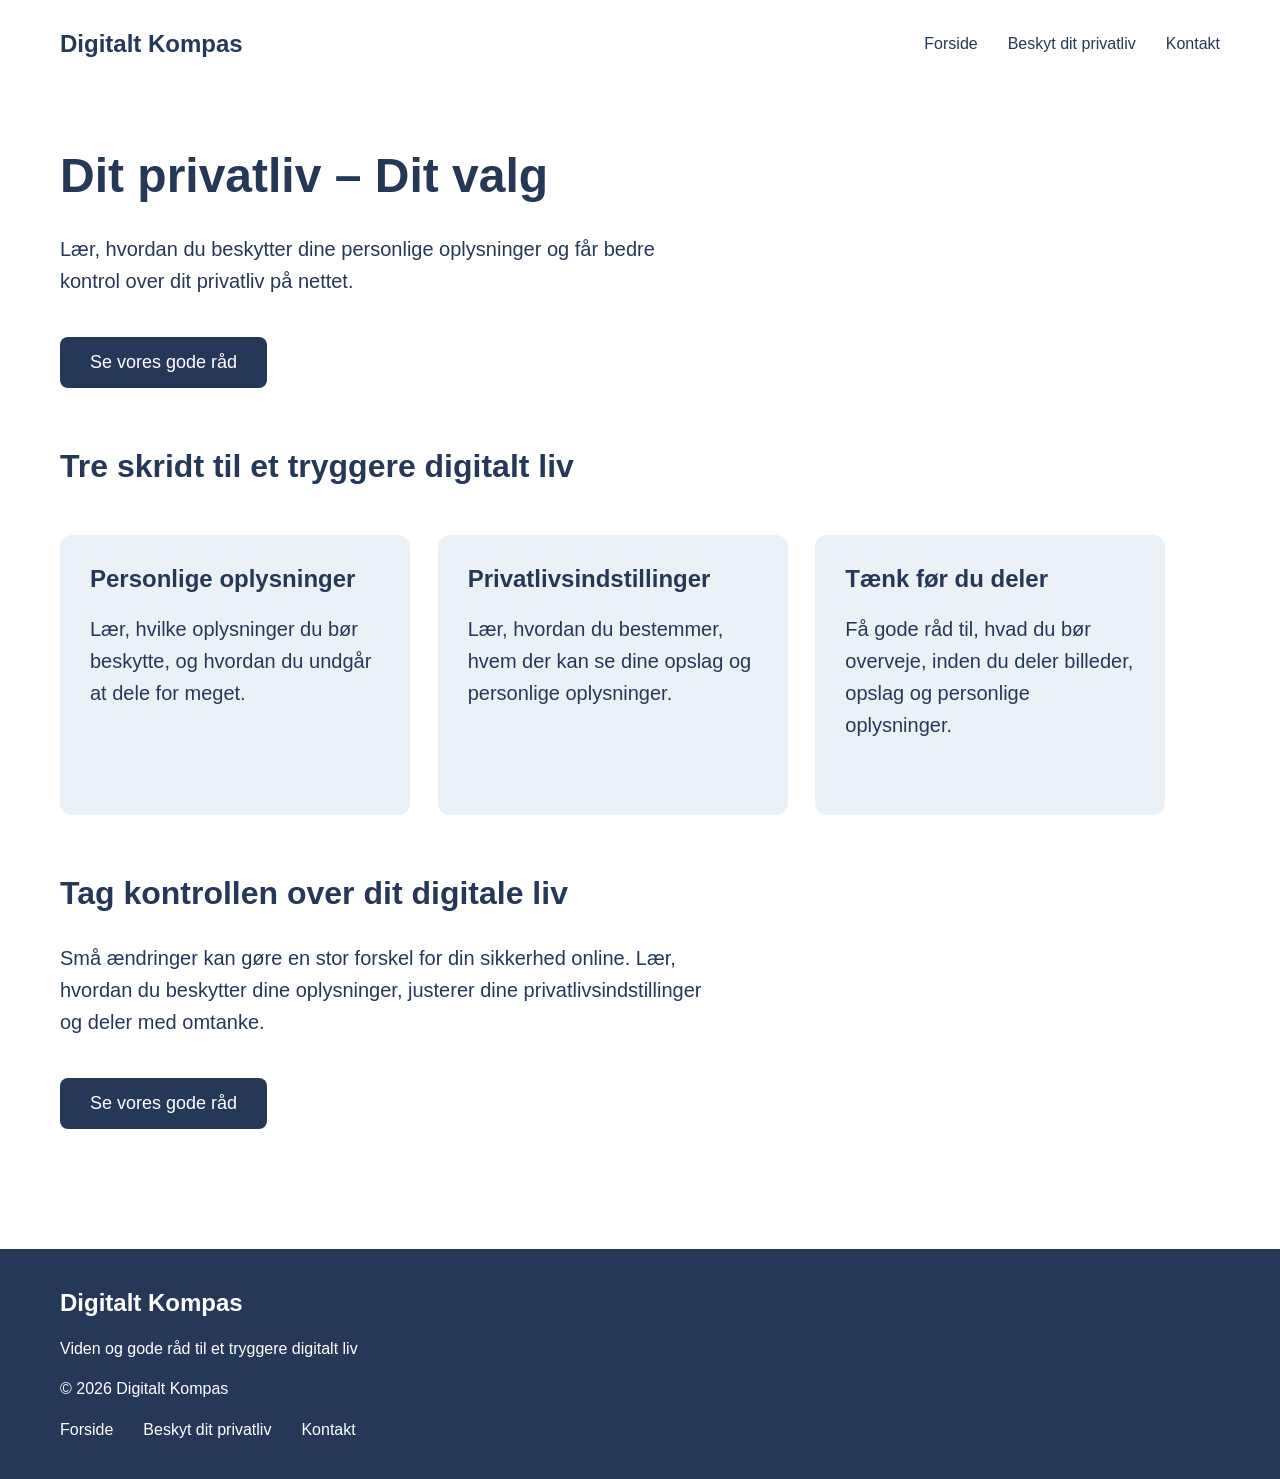
==== index.html @ cddcfef5 "Add files via upload" ====
<!DOCTYPE html>
<html lang="da">
<head>
    <meta charset="UTF-8">
    <meta name="viewport" content="width=device-width, initial-scale=1.0">
    <title>Digitalt Kompas</title>
    
<link rel="stylesheet" href="style.css">

</head>
<body>

<header>
    <h2>Digitalt Kompas</h2>
    
<nav aria-label="Hovednavigation">
    <a href="index.html">Forside</a>
    <a href="privatliv.html">Beskyt dit privatliv</a>
    <a href="kontakt.html">Kontakt</a>
</nav>

</header>

<main>
    <h1>Dit privatliv – Dit valg</h1>
    
<p>
    Lær, hvordan du beskytter dine personlige oplysninger
    og får bedre kontrol over dit privatliv på nettet.
</p>

<a href="privatliv.html" class="knap">
    Se vores gode råd
</a>

<section>
    <h2>Tre skridt til et tryggere digitalt liv</h2>
    
<article class="kort">
    <h3>Personlige oplysninger</h3>
    <p>
        Lær, hvilke oplysninger du bør beskytte,
        og hvordan du undgår at dele for meget.
    </p>
</article>

<article class="kort">
    <h3>Privatlivsindstillinger</h3>
    <p>
        Lær, hvordan du bestemmer,
        hvem der kan se dine opslag
        og personlige oplysninger.
    </p>
</article>

<article class="kort">
    <h3>Tænk før du deler</h3>
    <p>
        Få gode råd til, hvad du bør
        overveje, inden du deler billeder,
        opslag og personlige oplysninger.
    </p>
</article>


</section>

<section>
    <h2>Tag kontrollen over dit digitale liv</h2>
    
<p>
    Små ændringer kan gøre en stor forskel
    for din sikkerhed online. Lær, hvordan
    du beskytter dine oplysninger, justerer
    dine privatlivsindstillinger og deler
    med omtanke.
</p>

<a href="privatliv.html" class="knap">
    Se vores gode råd
</a>

</section>

</main>

<footer>
    <h2>Digitalt Kompas</h2>
    <p>Viden og gode råd til et tryggere digitalt liv</p>
    <p>&copy; 2026 Digitalt Kompas</p>
    
<nav aria-label="Footer navigation">
    <a href="index.html">Forside</a>
    <a href="privatliv.html">Beskyt dit privatliv</a>
    <a href="kontakt.html">Kontakt</a>
</nav>

</footer>

</body>
</html>
---- style.css ----
body {
    margin: 0;
    font-family: Arial, sans-serif;
    background-color: #FFFFFF;
    color: #253858;
}

header {
    background-color: #FFFFFF;
    padding: 30px 60px;
    display: flex;
    justify-content: space-between;
    align-items: center;
}

nav {
    display: flex;
    gap: 30px;
}

nav a {
    color: #253858;
    text-decoration: none;
    font-size: 16px;
    font-weight: 500;
}

header h2 {
    font-size: 24px;
    font-weight: 700;
    color: #253858;
    margin: 0;
}

main {
    padding: 60px;
}

h1 {
    font-size: 48px;
    font-weight: 700;
    color: #253858;
    margin-top: 0;
    margin-bottom: 30px;
}

main p {
    font-size: 20px;
    line-height: 1.6;
    color: #253858;
    max-width: 650px;
}

.knap {
    display: inline-block;
    background-color: #253858;
    color: #FFFFFF;
    padding: 15px 30px;
    border-radius: 8px;
    text-decoration: none;
    font-size: 18px;
    font-weight: 500;
    margin-top: 20px;
}

.kort {
    background-color: #EAF2F8;
    padding: 30px;
    border-radius: 12px;
    margin-top: 20px;
}

.kort h3 {
    font-size: 24px;
    font-weight: 700;
    color: #253858;
    margin-top: 0;
    margin-bottom: 15px;
}

@media (min-width: 900px) {
    .kort {
        display: inline-block;
        vertical-align: top;
        width: 25%;
        margin-right: 2%;
        min-height: 220px;
    }
}

main section > h2 {
    font-size: 32px;
    font-weight: 700;
    color: #253858;
    margin-top: 60px;
    margin-bottom: 30px;
}

footer {
    background-color: #253858;
    color: #FFFFFF;
    padding: 40px 60px;
    margin-top: 60px;
}

footer h2 {
    font-size: 24px;
    margin-top: 0;
}

footer p {
    font-size: 16px;
    line-height: 1.5;
}

footer nav {
    margin-top: 20px;
}

footer nav a {
    color: #FFFFFF;
    text-decoration: none;
    font-size: 16px;
}

footer nav a:hover {
    text-decoration: underline;
}

/* Kontaktformular */

.kontaktformular {
    max-width: 650px;
    margin-top: 50px;
}

.formularfelt {
    display: flex;
    flex-direction: column;
    margin-bottom: 30px;
}

.formularfelt label {
    font-size: 18px;
    font-weight: 500;
    color: #253858;
    margin-bottom: 15px;
}

.formularfelt input,
.formularfelt textarea {
    width: 100%;
    box-sizing: border-box;
    padding: 15px;
    border: 1px solid #64748B;
    border-radius: 8px;
    background-color: #FFFFFF;
    color: #253858;
    font-family: Arial, sans-serif;
    font-size: 16px;
}

.formularfelt input::placeholder,
.formularfelt textarea::placeholder {
    color: #595959;
}

.formularfelt input:focus,
.formularfelt textarea:focus {
    outline: 3px solid #8DB9E2;
    outline-offset: 2px;
}

.formularfelt textarea {
    min-height: 160px;
    resize: vertical;
}

.kontaktformular button {
    border: none;
    cursor: pointer;
}

.privatlivstekst {
    font-size: 14px;
    margin-top: 20px;
}

/* Mobilvenligt design */

@media (max-width: 768px) {
    header {
        flex-direction: column;
        gap: 20px;
        padding: 20px;
    }

    nav {
        flex-wrap: wrap;
        justify-content: center;
        gap: 15px;
    }

    main {
        padding: 30px 20px;
    }

    h1 {
        font-size: 32px;
    }

    main section > h2 {
        font-size: 26px;
    }

    main p {
        font-size: 18px;
    }

    footer {
        padding: 30px 20px;
    }
}
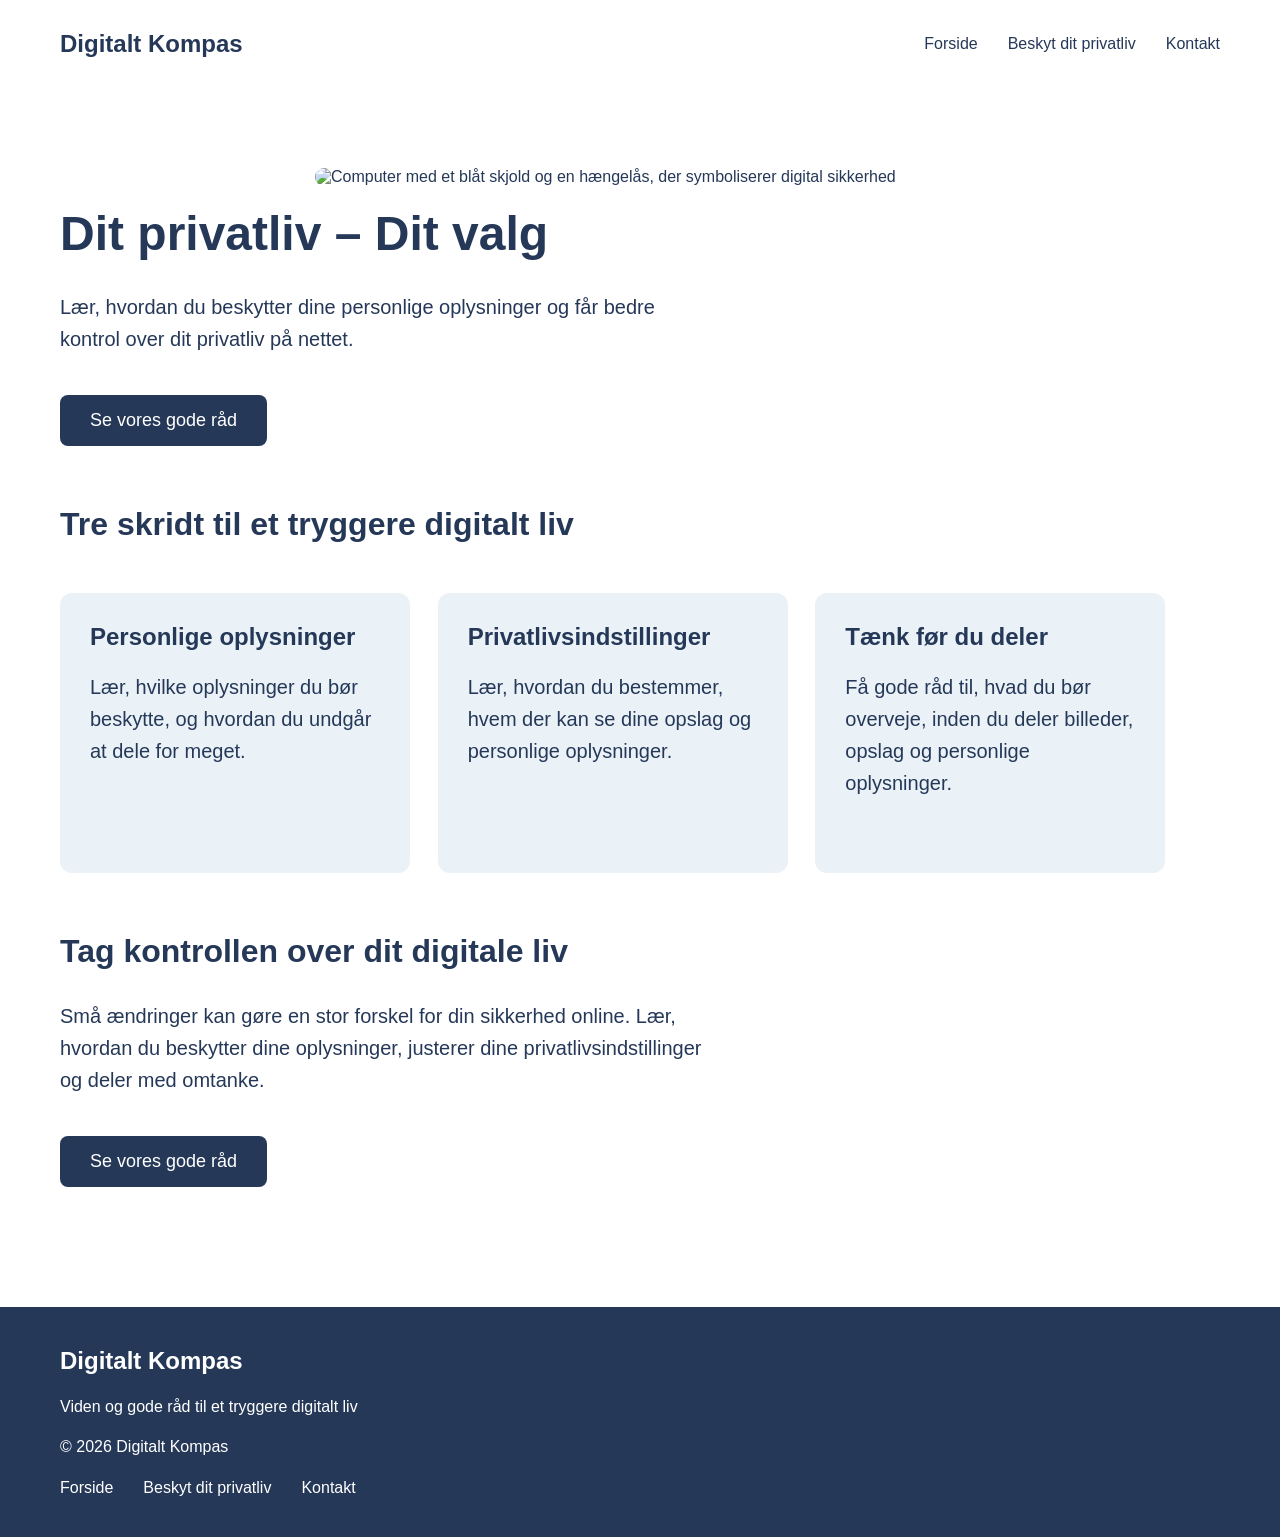
==== commit aebc309f: "Add files via upload" ====
--- a/index.html
+++ b/index.html
@@ -23,6 +23,11 @@
 </header>
 
 <main>
+   <img
+  src="digital-sikkerhed.png"
+  alt="Computer med et blåt skjold og en hængelås, der symboliserer digital sikkerhed"
+  style="display:block; width:100%; max-width:650px; height:auto; margin:20px auto; border-radius:12px;"
+> 
     <h1>Dit privatliv – Dit valg</h1>
     
 <p>
